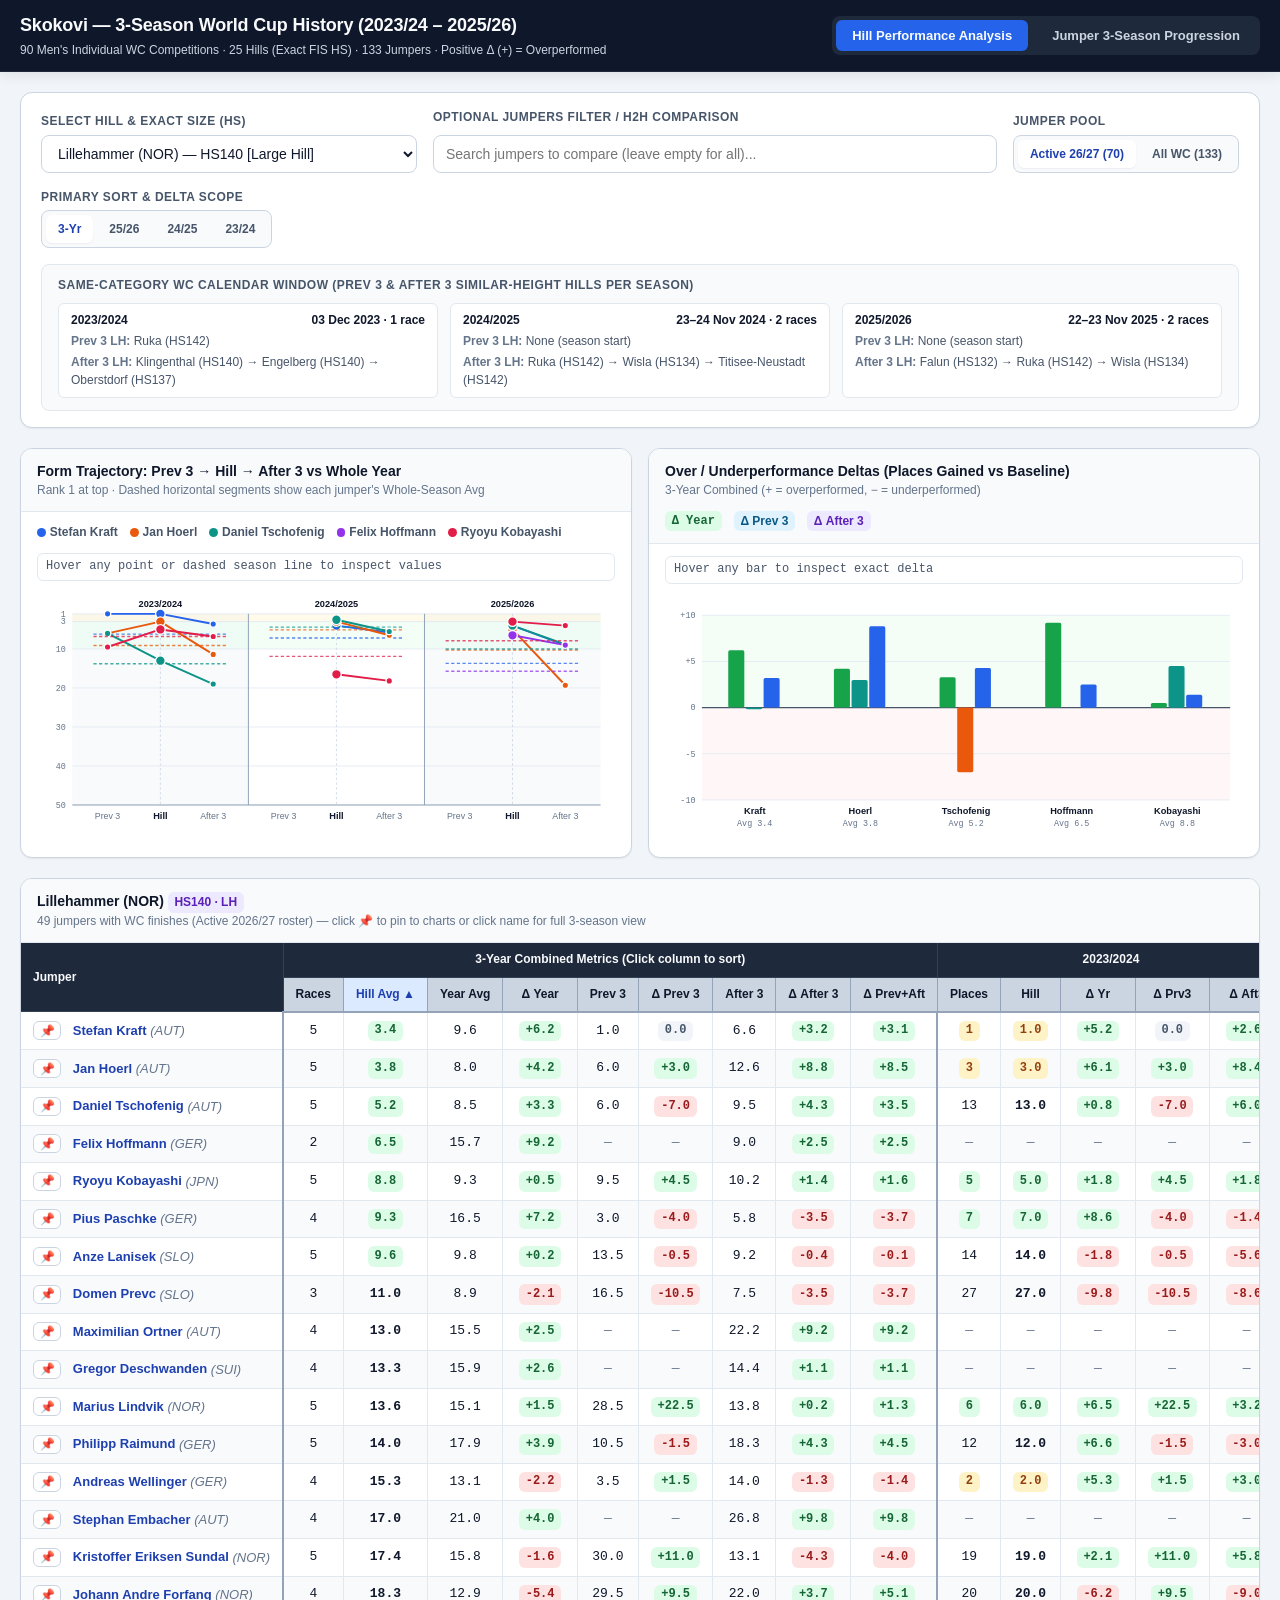
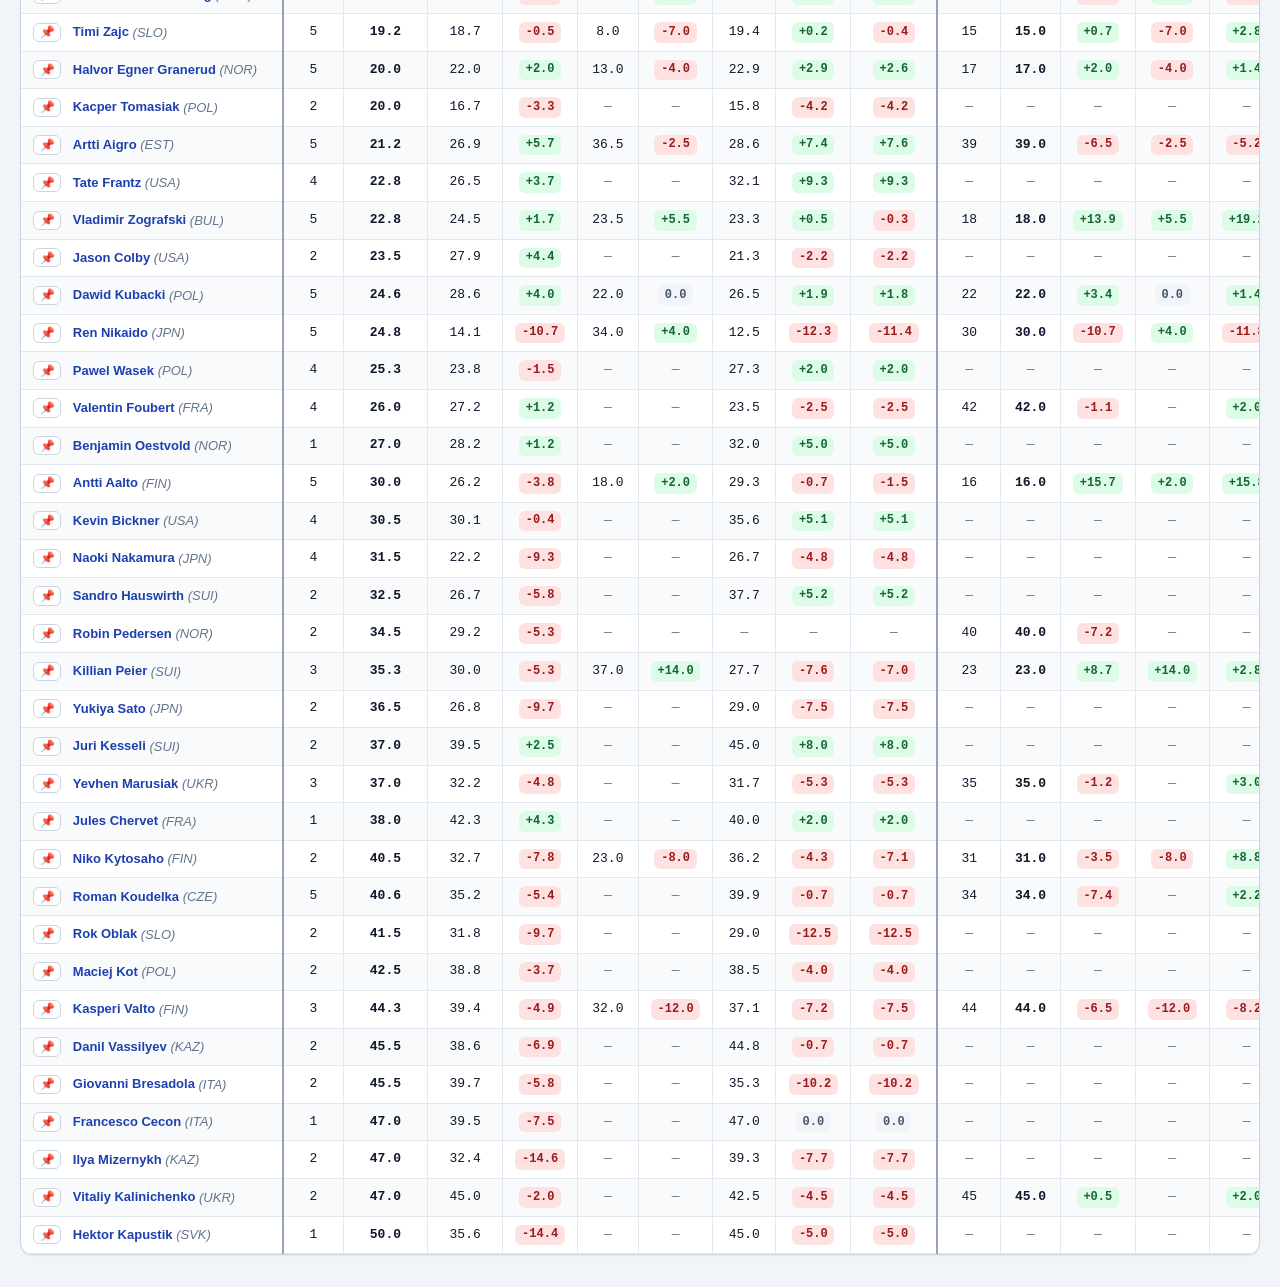
==== index.html @ b6ce76ba "add history data" ====
<!DOCTYPE html>
<html lang="en">
<head>
  <meta charset="UTF-8">
  <meta name="viewport" content="width=device-width, initial-scale=1.0">
  <title>Skokovi — 3-Season FIS World Cup Hill &amp; Jumper Analytics</title>
  <link rel="stylesheet" href="styles/tokens.css">
  <link rel="stylesheet" href="styles/layout.css">
  <link rel="stylesheet" href="styles/components.css">
  <script defer src="js/history-data.js"></script>
  <script defer src="js/metrics.js"></script>
  <script defer src="js/charts.js"></script>
  <script defer src="js/app.js"></script>
</head>
<body>
  <div class="app">
    <header class="topbar">
      <div class="topbar__inner">
        <div class="topbar__brand">
          <h1 class="topbar__title">Skokovi — 3-Season World Cup History (2023/24 – 2025/26)</h1>
          <p class="topbar__subtitle">90 Men's Individual WC Competitions · 25 Hills (Exact FIS HS) · 133 Jumpers · Positive Δ (+) = Overperformed</p>
        </div>
        <nav class="nav-tabs" aria-label="Primary Views">
          <button type="button" id="tab-hill" class="nav-tabs__btn nav-tabs__btn--active">Hill Performance Analysis</button>
          <button type="button" id="tab-jumper" class="nav-tabs__btn">Jumper 3-Season Progression</button>
        </nav>
      </div>
    </header>

    <main class="app__main">
      <!-- VIEW 1: HILL PERFORMANCE ANALYSIS -->
      <section id="view-hill" class="view-section" aria-label="Hill Performance Analysis">
        <div class="filter-panel">
          <div class="filter-panel__row">
            <div class="field-group">
              <label class="field-group__label" for="hill-select">Select Hill &amp; Exact Size (HS)</label>
              <select id="hill-select" class="field-group__select"></select>
            </div>

            <div id="hill-jumper-picker" class="field-group field-group--grow jumper-picker">
              <label class="field-group__label" for="hill-jumper-search">Optional Jumpers Filter / H2H Comparison</label>
              <div class="jumper-picker__controls">
                <input
                  type="search"
                  id="hill-jumper-search"
                  class="field-group__input"
                  placeholder="Search jumpers to compare (leave empty for all)..."
                  autocomplete="off"
                >
                <button type="button" id="clear-jumpers-btn" class="btn-ghost" hidden>Clear Selected</button>
              </div>
              <div id="hill-jumper-dropdown" class="jumper-picker__dropdown jumper-picker__dropdown--hidden"></div>
            </div>

            <div class="field-group">
              <span class="field-group__label">Jumper Pool</span>
              <div class="segmented" role="group" aria-label="Jumper Pool">
                <button type="button" class="segmented__btn segmented__btn--active" data-roster-mode="active">Active 26/27 (70)</button>
                <button type="button" class="segmented__btn" data-roster-mode="all">All WC (133)</button>
              </div>
            </div>

            <div class="field-group">
              <span class="field-group__label">Primary Sort &amp; Delta Scope</span>
              <div class="segmented" role="group" aria-label="Season Focus">
                <button type="button" class="segmented__btn segmented__btn--active" data-hill-scope="overall">3-Yr</button>
                <button type="button" class="segmented__btn" data-hill-scope="2025/2026">25/26</button>
                <button type="button" class="segmented__btn" data-hill-scope="2024/2025">24/25</button>
                <button type="button" class="segmented__btn" data-hill-scope="2023/2024">23/24</button>
              </div>
            </div>
          </div>

          <div id="selected-jumpers-chips" class="chip-bar chip-bar--empty"></div>

          <div class="window-strip">
            <div class="window-strip__title">Same-Category WC Calendar Window (Prev 3 &amp; After 3 Similar-Height Hills per Season)</div>
            <div id="window-strip-seasons" class="window-strip__seasons"></div>
          </div>
        </div>

        <div class="charts-grid">
          <article class="chart-card">
            <div class="chart-card__header">
              <div>
                <h2 class="chart-card__title">Form Trajectory: Prev 3 → Hill → After 3 vs Whole Year</h2>
                <p class="chart-card__subtitle">Rank 1 at top · Dashed horizontal segments show each jumper's Whole-Season Avg</p>
              </div>
            </div>
            <div class="chart-card__body">
              <div id="hill-traj-legend" class="chart-legend"></div>
              <div id="hill-traj-inspector" class="chart-card__inspector"></div>
              <div id="hill-traj-chart"></div>
            </div>
          </article>

          <article class="chart-card">
            <div class="chart-card__header">
              <div>
                <h2 class="chart-card__title">Over / Underperformance Deltas (Places Gained vs Baseline)</h2>
                <p id="hill-delta-scope-label" class="chart-card__subtitle"></p>
              </div>
              <div class="chart-legend">
                <span class="chart-legend__item"><span class="badge badge--pos">Δ Year</span></span>
                <span class="chart-legend__item"><span class="badge badge--cat-normal">Δ Prev 3</span></span>
                <span class="chart-legend__item"><span class="badge badge--cat-large">Δ After 3</span></span>
              </div>
            </div>
            <div class="chart-card__body">
              <div id="hill-delta-inspector" class="chart-card__inspector"></div>
              <div id="hill-delta-chart"></div>
            </div>
          </article>
        </div>

        <article class="table-card">
          <div class="table-card__header">
            <div>
              <h2 id="hill-table-title" class="table-card__title">Hill Leaderboard</h2>
              <p id="hill-table-subtitle" class="table-card__subtitle"></p>
            </div>
          </div>
          <div class="table-scroll">
            <table class="data-table">
              <thead id="hill-table-head"></thead>
              <tbody id="hill-table-body"></tbody>
            </table>
          </div>
        </article>
      </section>

      <!-- VIEW 2: JUMPER 3-SEASON PROGRESSION -->
      <section id="view-jumper" class="view-section view-section--hidden" aria-label="Jumper 3-Season Progression">
        <div class="filter-panel">
          <div class="filter-panel__row">
            <div class="field-group">
              <label class="field-group__label" for="profile-jumper-search">Quick Filter Jumper List</label>
              <input
                type="search"
                id="profile-jumper-search"
                class="field-group__input"
                placeholder="Type jumper name or country (e.g. Prevc, AUT)..."
                autocomplete="off"
              >
            </div>
            <div class="field-group field-group--grow">
              <label class="field-group__label" for="profile-jumper-select">Select Jumper (★ = Active 2026/27 Roster)</label>
              <select id="profile-jumper-select" class="field-group__select"></select>
            </div>
          </div>
        </div>

        <div id="profile-banner" class="profile-banner"></div>

        <div id="jumper-seasons-stack" class="seasons-stack"></div>
      </section>
    </main>
  </div>
</body>
</html>
---- styles/tokens.css ----
:root {
  /* Surfaces & Text */
  --color-bg: #f1f5f9;
  --color-surface: #ffffff;
  --color-surface-subtle: #f8fafc;
  --color-surface-muted: #e2e8f0;
  --color-header-bg: #0f172a;
  --color-header-sub: #1e293b;
  --color-text: #0f172a;
  --color-text-secondary: #475569;
  --color-text-muted: #64748b;
  --color-text-inverse: #f8fafc;

  /* Borders */
  --color-border: #cbd5e1;
  --color-border-subtle: #e2e8f0;
  --color-border-strong: #94a3b8;

  /* Brand & Interactive */
  --color-primary: #2563eb;
  --color-primary-hover: #1d4ed8;
  --color-primary-soft: #dbeafe;
  --color-primary-text: #1e40af;

  /* Semantic Performance Tokens (+ = Overperformed, - = Underperformed) */
  --color-pos-bg: #dcfce7;
  --color-pos-text: #166534;
  --color-pos-strong: #16a34a;
  --color-neg-bg: #fee2e2;
  --color-neg-text: #991b1b;
  --color-neg-strong: #dc2626;
  --color-neutral-bg: #f1f5f9;
  --color-neutral-text: #475569;

  /* Rank Highlights (matching Skokovi Main sheet) */
  --color-podium-bg: #fef3c7;
  --color-podium-text: #92400e;
  --color-podium-stroke: #d97706;
  --color-top10-bg: #dcfce7;
  --color-top10-text: #166534;
  --color-top10-stroke: #16a34a;

  /* Hill Category Tokens */
  --color-cat-normal-bg: #e0f2fe;
  --color-cat-normal-text: #075985;
  --color-cat-large-bg: #ede9fe;
  --color-cat-large-text: #5b21b6;
  --color-cat-flying-bg: #ffedd5;
  --color-cat-flying-text: #9a3412;

  /* Multi-Jumper Chart Series Palette */
  --series-0: #2563eb;
  --series-1: #ea580c;
  --series-2: #0d9488;
  --series-3: #9333ea;
  --series-4: #e11d48;
  --series-5: #4f46e5;
  --series-6: #ca8a04;
  --series-7: #0284c7;

  /* Typography */
  --font-sans: "Inter", -apple-system, BlinkMacSystemFont, "Segoe UI", Roboto, sans-serif;
  --font-mono: "JetBrains Mono", ui-monospace, SFMono-Regular, Menlo, Monaco, Consolas, monospace;
  --text-xs: 0.75rem;
  --text-sm: 0.8125rem;
  --text-base: 0.875rem;
  --text-md: 1rem;
  --text-lg: 1.125rem;
  --text-xl: 1.375rem;

  /* Spacing Scale */
  --space-1: 0.25rem;
  --space-2: 0.5rem;
  --space-3: 0.75rem;
  --space-4: 1rem;
  --space-5: 1.25rem;
  --space-6: 1.5rem;
  --space-8: 2rem;

  /* Radii & Shadows */
  --radius-sm: 0.375rem;
  --radius-md: 0.5rem;
  --radius-lg: 0.75rem;
  --radius-pill: 9999px;
  --shadow-sm: 0 1px 2px rgba(15, 23, 42, 0.06);
  --shadow-md: 0 4px 12px rgba(15, 23, 42, 0.08);
}
---- styles/layout.css ----
*,
*::before,
*::after {
  box-sizing: border-box;
}

body {
  margin: 0;
  font-family: var(--font-sans);
  font-size: var(--text-base);
  line-height: 1.45;
  color: var(--color-text);
  background-color: var(--color-bg);
}

.app {
  min-height: 100vh;
  display: flex;
  flex-direction: column;
  gap: var(--space-5);
}

.topbar {
  background-color: var(--color-header-bg);
  color: var(--color-text-inverse);
  border-bottom: 1px solid var(--color-header-sub);
  position: sticky;
  top: 0;
  z-index: 30;
  box-shadow: var(--shadow-md);
}

.topbar__inner {
  max-width: 1560px;
  margin: 0 auto;
  padding: var(--space-3) var(--space-5);
  display: flex;
  flex-wrap: wrap;
  align-items: center;
  justify-content: space-between;
  gap: var(--space-4);
}

.topbar__brand {
  display: flex;
  flex-direction: column;
  gap: var(--space-1);
}

.topbar__title {
  margin: 0;
  font-size: var(--text-lg);
  font-weight: 700;
  letter-spacing: -0.01em;
}

.topbar__subtitle {
  margin: 0;
  font-size: var(--text-xs);
  color: var(--color-border);
}

.app__main {
  width: 100%;
  max-width: 1560px;
  margin: 0 auto;
  padding: 0 var(--space-5) var(--space-8);
  display: flex;
  flex-direction: column;
  gap: var(--space-5);
}

.view-section {
  display: flex;
  flex-direction: column;
  gap: var(--space-5);
}

.view-section--hidden {
  display: none;
}

.charts-grid {
  display: grid;
  grid-template-columns: repeat(2, minmax(0, 1fr));
  gap: var(--space-4);
}

.seasons-stack {
  display: flex;
  flex-direction: column;
  gap: var(--space-6);
}

.season-panel__body {
  display: flex;
  flex-direction: column;
  gap: var(--space-4);
}

@media (max-width: 1180px) {
  .charts-grid {
    grid-template-columns: minmax(0, 1fr);
  }
}

@media (max-width: 720px) {
  .topbar__inner,
  .app__main {
    padding-left: var(--space-3);
    padding-right: var(--space-3);
  }
}
---- styles/components.css ----
/* Navigation Tabs */
.nav-tabs {
  display: flex;
  align-items: center;
  gap: var(--space-2);
  background-color: var(--color-header-sub);
  padding: var(--space-1);
  border-radius: var(--radius-md);
}

.nav-tabs__btn {
  appearance: none;
  border: 0;
  background: transparent;
  color: var(--color-border);
  font-family: inherit;
  font-size: var(--text-sm);
  font-weight: 600;
  padding: var(--space-2) var(--space-4);
  border-radius: var(--radius-sm);
  cursor: pointer;
  transition: background-color 0.15s ease, color 0.15s ease;
}

.nav-tabs__btn:hover {
  color: var(--color-text-inverse);
}

.nav-tabs__btn--active {
  background-color: var(--color-primary);
  color: var(--color-text-inverse);
}

/* Filter Panel */
.filter-panel {
  background-color: var(--color-surface);
  border: 1px solid var(--color-border);
  border-radius: var(--radius-lg);
  padding: var(--space-4) var(--space-5);
  box-shadow: var(--shadow-sm);
  display: flex;
  flex-direction: column;
  gap: var(--space-4);
}

.filter-panel__row {
  display: flex;
  flex-wrap: wrap;
  align-items: flex-end;
  gap: var(--space-4);
}

.field-group {
  display: flex;
  flex-direction: column;
  gap: var(--space-1);
  min-width: 220px;
}

.field-group--grow {
  flex: 1 1 320px;
}

.field-group__label {
  font-size: var(--text-xs);
  font-weight: 700;
  text-transform: uppercase;
  letter-spacing: 0.04em;
  color: var(--color-text-secondary);
}

.field-group__select,
.field-group__input {
  font-family: inherit;
  font-size: var(--text-base);
  color: var(--color-text);
  background-color: var(--color-surface);
  border: 1px solid var(--color-border);
  border-radius: var(--radius-md);
  padding: var(--space-2) var(--space-3);
  min-height: 2.375rem;
}

.field-group__select:focus,
.field-group__input:focus {
  outline: 2px solid var(--color-primary);
  outline-offset: 1px;
}

/* Segmented Toggle */
.segmented {
  display: inline-flex;
  align-items: center;
  gap: var(--space-1);
  background-color: var(--color-surface-subtle);
  border: 1px solid var(--color-border);
  border-radius: var(--radius-md);
  padding: var(--space-1);
}

.segmented__btn {
  appearance: none;
  border: 0;
  background: transparent;
  color: var(--color-text-secondary);
  font-family: inherit;
  font-size: var(--text-xs);
  font-weight: 600;
  padding: var(--space-1) var(--space-3);
  border-radius: var(--radius-sm);
  cursor: pointer;
  min-height: 1.75rem;
}

.segmented__btn--active {
  background-color: var(--color-surface);
  color: var(--color-primary-text);
  box-shadow: var(--shadow-sm);
}

/* Jumper Multi-Select Picker & Chips */
.jumper-picker {
  position: relative;
  display: flex;
  flex-direction: column;
  gap: var(--space-2);
}

.jumper-picker__controls {
  display: flex;
  align-items: center;
  gap: var(--space-2);
}

.jumper-picker__controls .field-group__input {
  flex: 1 1 auto;
}

.jumper-picker__dropdown {
  position: absolute;
  top: 2.5rem;
  left: 0;
  right: 0;
  max-height: 260px;
  overflow-y: auto;
  background-color: var(--color-surface);
  border: 1px solid var(--color-border-strong);
  border-radius: var(--radius-md);
  box-shadow: var(--shadow-md);
  z-index: 25;
  display: flex;
  flex-direction: column;
}

.jumper-picker__dropdown--hidden {
  display: none;
}

.jumper-picker__option {
  appearance: none;
  border: 0;
  border-bottom: 1px solid var(--color-border-subtle);
  background-color: var(--color-surface);
  color: var(--color-text);
  padding: var(--space-2) var(--space-3);
  font-family: inherit;
  font-size: var(--text-sm);
  text-align: left;
  cursor: pointer;
  display: flex;
  align-items: center;
  justify-content: space-between;
  gap: var(--space-2);
}

.jumper-picker__option:hover {
  background-color: var(--color-surface-subtle);
}

.jumper-picker__option--selected {
  background-color: var(--color-primary-soft);
  color: var(--color-primary-text);
  font-weight: 600;
}

.chip-bar {
  display: flex;
  flex-wrap: wrap;
  align-items: center;
  gap: var(--space-2);
}

.chip-bar--empty {
  display: none;
}

.chip {
  display: inline-flex;
  align-items: center;
  gap: var(--space-2);
  padding: var(--space-1) var(--space-3);
  border-radius: var(--radius-pill);
  background-color: var(--color-primary-soft);
  color: var(--color-primary-text);
  font-size: var(--text-xs);
  font-weight: 600;
  border: 1px solid var(--color-border);
}

.chip__dot {
  width: 0.55rem;
  height: 0.55rem;
  border-radius: var(--radius-pill);
  display: inline-block;
}

.chip__dot--0 { background-color: var(--series-0); }
.chip__dot--1 { background-color: var(--series-1); }
.chip__dot--2 { background-color: var(--series-2); }
.chip__dot--3 { background-color: var(--series-3); }
.chip__dot--4 { background-color: var(--series-4); }
.chip__dot--5 { background-color: var(--series-5); }
.chip__dot--6 { background-color: var(--series-6); }
.chip__dot--7 { background-color: var(--series-7); }

.chip__remove {
  appearance: none;
  border: 0;
  background: transparent;
  color: inherit;
  font-size: var(--text-sm);
  font-weight: 700;
  line-height: 1;
  padding: 0;
  cursor: pointer;
}

.btn-ghost {
  appearance: none;
  border: 1px solid var(--color-border);
  background-color: var(--color-surface-subtle);
  color: var(--color-text-secondary);
  font-family: inherit;
  font-size: var(--text-xs);
  font-weight: 600;
  padding: var(--space-1) var(--space-3);
  border-radius: var(--radius-md);
  cursor: pointer;
  min-height: 2rem;
}

.btn-ghost:hover {
  background-color: var(--color-surface-muted);
  color: var(--color-text);
}

/* Surrounding Calendar Window Strip */
.window-strip {
  background-color: var(--color-surface-subtle);
  border: 1px solid var(--color-border-subtle);
  border-radius: var(--radius-md);
  padding: var(--space-3) var(--space-4);
  display: flex;
  flex-direction: column;
  gap: var(--space-2);
}

.window-strip__title {
  font-size: var(--text-xs);
  font-weight: 700;
  color: var(--color-text-secondary);
  text-transform: uppercase;
  letter-spacing: 0.04em;
}

.window-strip__seasons {
  display: grid;
  grid-template-columns: repeat(3, minmax(0, 1fr));
  gap: var(--space-3);
}

.window-strip__item {
  background-color: var(--color-surface);
  border: 1px solid var(--color-border-subtle);
  border-radius: var(--radius-sm);
  padding: var(--space-2) var(--space-3);
  display: flex;
  flex-direction: column;
  gap: var(--space-1);
  font-size: var(--text-xs);
}

.window-strip__season-head {
  display: flex;
  align-items: center;
  justify-content: space-between;
  gap: var(--space-2);
  font-weight: 700;
  color: var(--color-text);
}

.window-strip__line {
  color: var(--color-text-secondary);
}

.window-strip__line-label {
  font-weight: 600;
  color: var(--color-text-muted);
}

@media (max-width: 980px) {
  .window-strip__seasons {
    grid-template-columns: minmax(0, 1fr);
  }
}

/* Jumper Profile Banner (View 2) */
.profile-banner {
  background-color: var(--color-surface);
  border: 1px solid var(--color-border);
  border-radius: var(--radius-lg);
  padding: var(--space-4) var(--space-5);
  box-shadow: var(--shadow-sm);
  display: flex;
  flex-wrap: wrap;
  align-items: center;
  justify-content: space-between;
  gap: var(--space-4);
}

.profile-banner__identity {
  display: flex;
  flex-direction: column;
  gap: var(--space-1);
}

.profile-banner__name {
  margin: 0;
  font-size: var(--text-xl);
  font-weight: 700;
}

.profile-banner__meta {
  display: flex;
  flex-wrap: wrap;
  align-items: center;
  gap: var(--space-2);
  font-size: var(--text-xs);
  color: var(--color-text-secondary);
}

.profile-banner__stats {
  display: flex;
  flex-wrap: wrap;
  gap: var(--space-3);
}

.stat-pill {
  background-color: var(--color-surface-subtle);
  border: 1px solid var(--color-border-subtle);
  border-radius: var(--radius-md);
  padding: var(--space-2) var(--space-4);
  display: flex;
  flex-direction: column;
  gap: var(--space-1);
  min-width: 130px;
}

.stat-pill__label {
  font-size: var(--text-xs);
  color: var(--color-text-muted);
  font-weight: 600;
}

.stat-pill__value {
  font-size: var(--text-md);
  font-weight: 700;
  font-family: var(--font-mono);
  color: var(--color-text);
}

/* Cards & Panels */
.chart-card,
.table-card,
.season-panel {
  background-color: var(--color-surface);
  border: 1px solid var(--color-border);
  border-radius: var(--radius-lg);
  box-shadow: var(--shadow-sm);
  overflow: hidden;
  display: flex;
  flex-direction: column;
}

.chart-card__header,
.table-card__header,
.season-panel__header {
  padding: var(--space-3) var(--space-4);
  border-bottom: 1px solid var(--color-border-subtle);
  background-color: var(--color-surface-subtle);
  display: flex;
  flex-wrap: wrap;
  align-items: center;
  justify-content: space-between;
  gap: var(--space-3);
}

.season-panel__header {
  background-color: var(--color-header-sub);
  color: var(--color-text-inverse);
}

.chart-card__title,
.table-card__title,
.season-panel__title {
  margin: 0;
  font-size: var(--text-base);
  font-weight: 700;
}

.chart-card__subtitle,
.table-card__subtitle {
  margin: 0;
  font-size: var(--text-xs);
  color: var(--color-text-muted);
}

.season-panel__meta {
  display: flex;
  align-items: center;
  gap: var(--space-3);
  font-size: var(--text-xs);
  color: var(--color-border);
}

.chart-card__inspector {
  font-size: var(--text-xs);
  font-family: var(--font-mono);
  color: var(--color-text-secondary);
  background-color: var(--color-surface);
  border: 1px solid var(--color-border-subtle);
  border-radius: var(--radius-sm);
  padding: var(--space-1) var(--space-2);
  min-height: 1.625rem;
  display: flex;
  align-items: center;
  gap: var(--space-2);
}

.chart-card__body {
  padding: var(--space-3) var(--space-4);
  display: flex;
  flex-direction: column;
  gap: var(--space-3);
}

.chart-legend {
  display: flex;
  flex-wrap: wrap;
  align-items: center;
  gap: var(--space-3);
  font-size: var(--text-xs);
  color: var(--color-text-secondary);
}

.chart-legend__item {
  display: inline-flex;
  align-items: center;
  gap: var(--space-1);
  font-weight: 600;
}

/* SVG Chart BEM Rules */
.svg-chart {
  width: 100%;
  height: auto;
  display: block;
  overflow: visible;
}

.svg-chart__zone-bg--even {
  fill: #f8fafc;
}

.svg-chart__zone-bg--odd {
  fill: #ffffff;
}

.svg-chart__band--podium {
  fill: #fef3c7;
  fill-opacity: 0.4;
}

.svg-chart__band--top10 {
  fill: #dcfce7;
  fill-opacity: 0.35;
}

.svg-chart__band--pos {
  fill: #dcfce7;
  fill-opacity: 0.32;
}

.svg-chart__band--neg {
  fill: #fee2e2;
  fill-opacity: 0.28;
}

.svg-chart__grid {
  stroke: #e2e8f0;
  stroke-width: 1;
}

.svg-chart__axis {
  stroke: #94a3b8;
  stroke-width: 1.25;
}

.svg-chart__zero-line {
  stroke: #475569;
  stroke-width: 1.5;
}

.svg-chart__season-ref {
  stroke: #64748b;
  stroke-width: 1.5;
  stroke-dasharray: 5 4;
}

.svg-chart__hill-guide {
  stroke: #cbd5e1;
  stroke-width: 1;
  stroke-dasharray: 3 3;
}

.svg-chart__label {
  fill: #64748b;
  font-size: 11px;
  font-family: var(--font-sans);
}

.svg-chart__label--strong {
  fill: #0f172a;
  font-weight: 700;
  font-size: 11.5px;
}

.svg-chart__label--mono {
  font-family: var(--font-mono);
  font-size: 10.5px;
}

.svg-chart__line {
  fill: none;
  stroke-width: 2.4;
  stroke-linecap: round;
  stroke-linejoin: round;
}

.svg-chart__year-tick {
  fill: none;
  stroke-width: 1.75;
  stroke-dasharray: 4 3;
  opacity: 0.75;
}

.svg-chart__line--0, .svg-chart__year-tick--0 { stroke: var(--series-0); }
.svg-chart__line--1, .svg-chart__year-tick--1 { stroke: var(--series-1); }
.svg-chart__line--2, .svg-chart__year-tick--2 { stroke: var(--series-2); }
.svg-chart__line--3, .svg-chart__year-tick--3 { stroke: var(--series-3); }
.svg-chart__line--4, .svg-chart__year-tick--4 { stroke: var(--series-4); }
.svg-chart__line--5, .svg-chart__year-tick--5 { stroke: var(--series-5); }
.svg-chart__line--6, .svg-chart__year-tick--6 { stroke: var(--series-6); }
.svg-chart__line--7, .svg-chart__year-tick--7 { stroke: var(--series-7); }

.svg-chart__dot {
  stroke: #ffffff;
  stroke-width: 1.6;
  cursor: pointer;
  transition: r 0.12s ease;
}

.svg-chart__dot--0 { fill: var(--series-0); }
.svg-chart__dot--1 { fill: var(--series-1); }
.svg-chart__dot--2 { fill: var(--series-2); }
.svg-chart__dot--3 { fill: var(--series-3); }
.svg-chart__dot--4 { fill: var(--series-4); }
.svg-chart__dot--5 { fill: var(--series-5); }
.svg-chart__dot--6 { fill: var(--series-6); }
.svg-chart__dot--7 { fill: var(--series-7); }

.svg-chart__dot--podium {
  fill: #f59e0b;
  stroke: #78350f;
  stroke-width: 1.75;
}

.svg-chart__dot--top10 {
  fill: #16a34a;
  stroke: #14532d;
  stroke-width: 1.6;
}

.svg-chart__dot--standard {
  fill: #2563eb;
  stroke: #ffffff;
  stroke-width: 1.5;
}

.svg-chart__dot--outside30 {
  fill: #94a3b8;
  stroke: #ffffff;
  stroke-width: 1.4;
}

.svg-chart__bar {
  cursor: pointer;
  transition: opacity 0.12s ease;
}

.svg-chart__bar:hover {
  opacity: 0.82;
}

.svg-chart__bar--year-pos { fill: #16a34a; }
.svg-chart__bar--year-neg { fill: #dc2626; }
.svg-chart__bar--prev-pos { fill: #0d9488; }
.svg-chart__bar--prev-neg { fill: #ea580c; }
.svg-chart__bar--after-pos { fill: #2563eb; }
.svg-chart__bar--after-neg { fill: #9333ea; }

/* Data Tables */
.table-scroll {
  width: 100%;
  overflow-x: auto;
}

.data-table {
  width: 100%;
  border-collapse: collapse;
  font-size: var(--text-sm);
  white-space: nowrap;
}

.data-table__th {
  background-color: var(--color-header-sub);
  color: var(--color-text-inverse);
  font-weight: 600;
  font-size: var(--text-xs);
  padding: var(--space-2) var(--space-3);
  text-align: center;
  border-right: 1px solid #334155;
  border-bottom: 1px solid #334155;
  user-select: none;
}

.data-table__th--left {
  text-align: left;
}

.data-table__th--sub {
  background-color: #cbd5e1;
  color: var(--color-text);
  font-weight: 700;
  border-right: 1px solid var(--color-border-strong);
  border-bottom: 2px solid var(--color-border-strong);
}

.data-table__th--sortable {
  cursor: pointer;
}

.data-table__th--sortable:hover {
  background-color: #94a3b8;
  color: var(--color-text);
}

.data-table__th--sorted {
  background-color: var(--color-primary-soft);
  color: var(--color-primary-text);
}

.data-table__row:nth-child(even) {
  background-color: var(--color-surface-subtle);
}

.data-table__row:hover {
  background-color: #eef2ff;
}

.data-table__row--selected {
  background-color: #eff6ff;
}

.data-table__row--skipped {
  color: var(--color-text-muted);
  background-color: #f8fafc;
}

.data-table__td {
  padding: var(--space-2) var(--space-3);
  border-bottom: 1px solid var(--color-border-subtle);
  border-right: 1px solid var(--color-border-subtle);
  text-align: center;
  font-family: var(--font-mono);
}

.data-table__td--left {
  text-align: left;
  font-family: var(--font-sans);
}

.data-table__td--divider {
  border-right: 2px solid var(--color-border-strong);
}

.data-table__td--bold {
  font-weight: 700;
}

.table-link {
  appearance: none;
  border: 0;
  background: transparent;
  padding: 0;
  color: var(--color-primary-text);
  font-family: inherit;
  font-size: inherit;
  font-weight: 600;
  cursor: pointer;
  text-align: left;
}

.table-link:hover {
  text-decoration: underline;
}

.row-pin {
  appearance: none;
  border: 1px solid var(--color-border);
  background-color: var(--color-surface);
  color: var(--color-text-muted);
  border-radius: var(--radius-sm);
  font-size: var(--text-xs);
  padding: 0.1rem 0.35rem;
  cursor: pointer;
  margin-right: var(--space-2);
}

.row-pin--active {
  background-color: var(--color-primary);
  border-color: var(--color-primary);
  color: var(--color-text-inverse);
}

/* Badges */
.badge {
  display: inline-flex;
  align-items: center;
  justify-content: center;
  padding: 0.1rem 0.42rem;
  border-radius: var(--radius-sm);
  font-size: var(--text-xs);
  font-weight: 700;
  font-family: var(--font-mono);
}

.badge--pos {
  background-color: var(--color-pos-bg);
  color: var(--color-pos-text);
}

.badge--neg {
  background-color: var(--color-neg-bg);
  color: var(--color-neg-text);
}

.badge--neutral {
  background-color: var(--color-neutral-bg);
  color: var(--color-neutral-text);
}

.badge--podium {
  background-color: var(--color-podium-bg);
  color: var(--color-podium-text);
}

.badge--top10 {
  background-color: var(--color-top10-bg);
  color: var(--color-top10-text);
}

.badge--cat-normal {
  background-color: var(--color-cat-normal-bg);
  color: var(--color-cat-normal-text);
  font-family: var(--font-sans);
}

.badge--cat-large {
  background-color: var(--color-cat-large-bg);
  color: var(--color-cat-large-text);
  font-family: var(--font-sans);
}

.badge--cat-flying {
  background-color: var(--color-cat-flying-bg);
  color: var(--color-cat-flying-text);
  font-family: var(--font-sans);
}

.ranks-list {
  display: inline-flex;
  align-items: center;
  gap: var(--space-1);
}

.muted-dash {
  color: var(--color-text-muted);
  font-style: italic;
}

.empty-state {
  padding: var(--space-6);
  text-align: center;
  color: var(--color-text-muted);
  font-size: var(--text-sm);
}
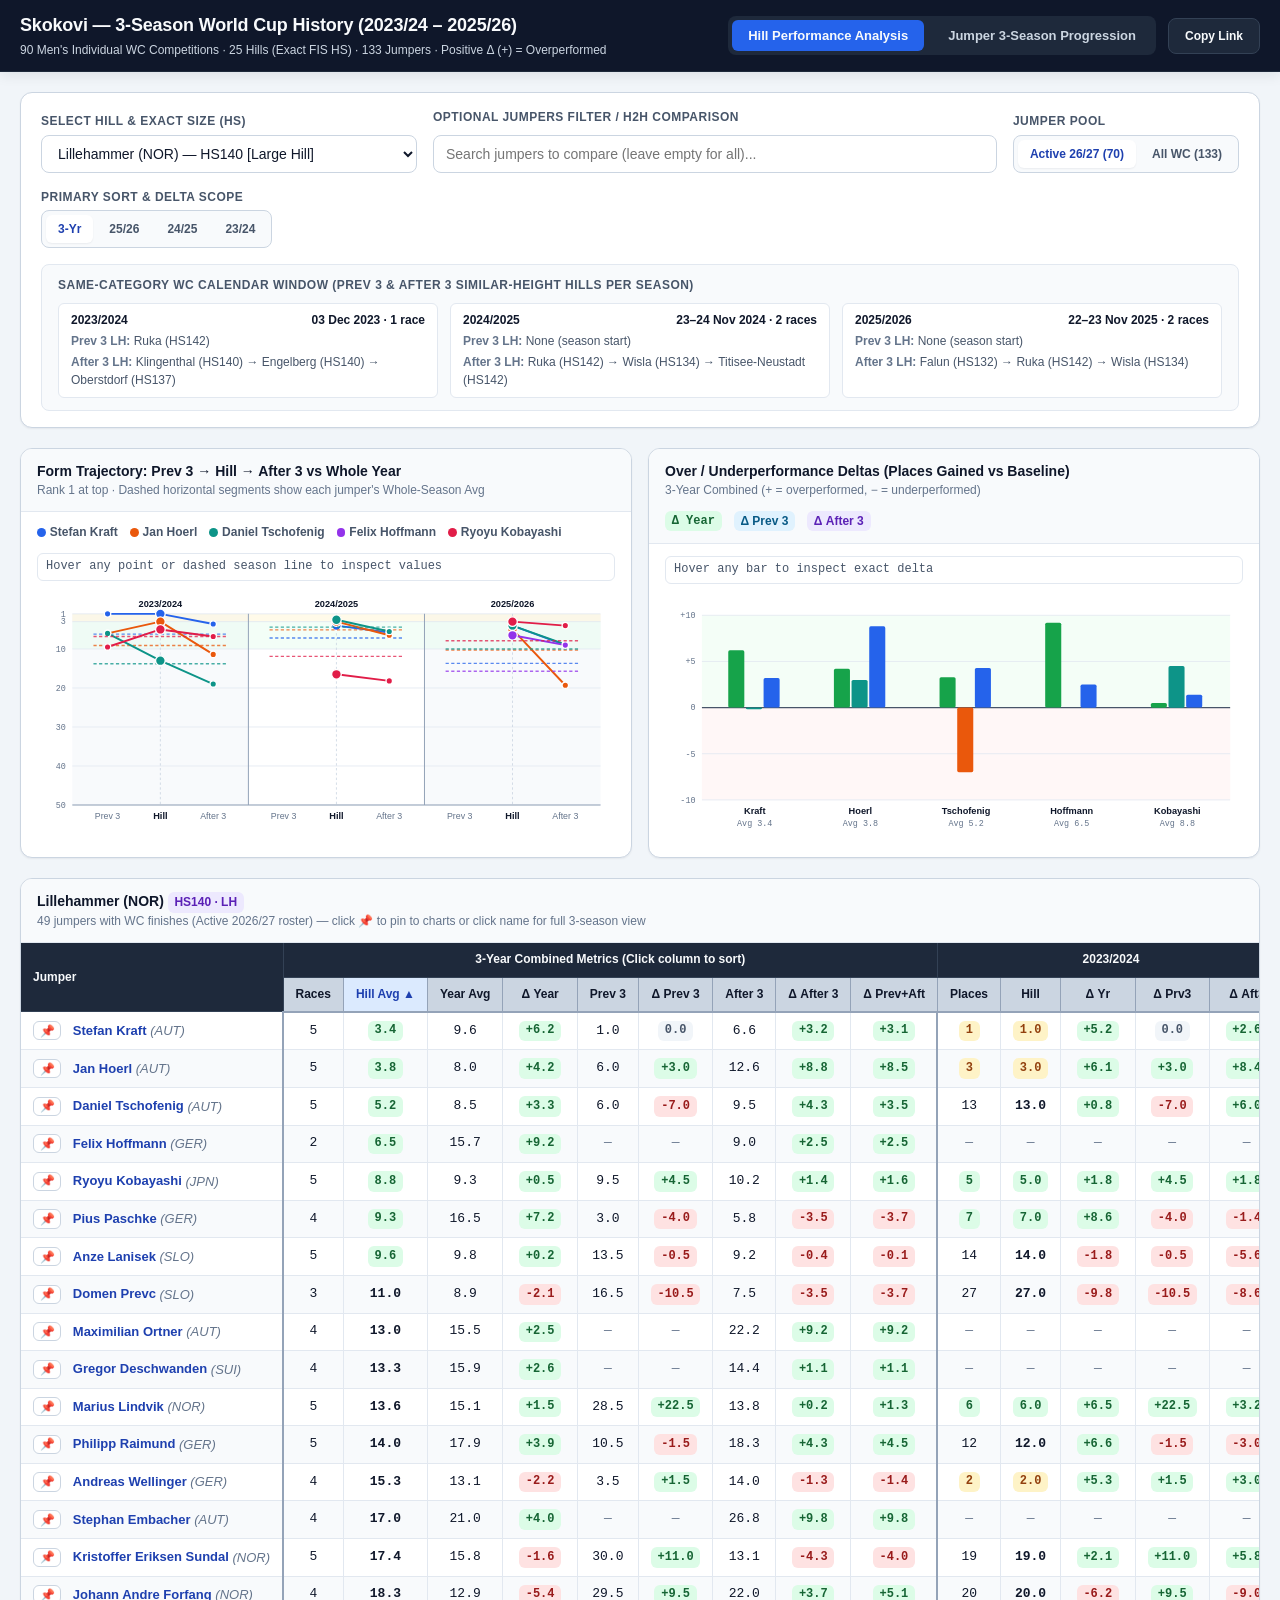
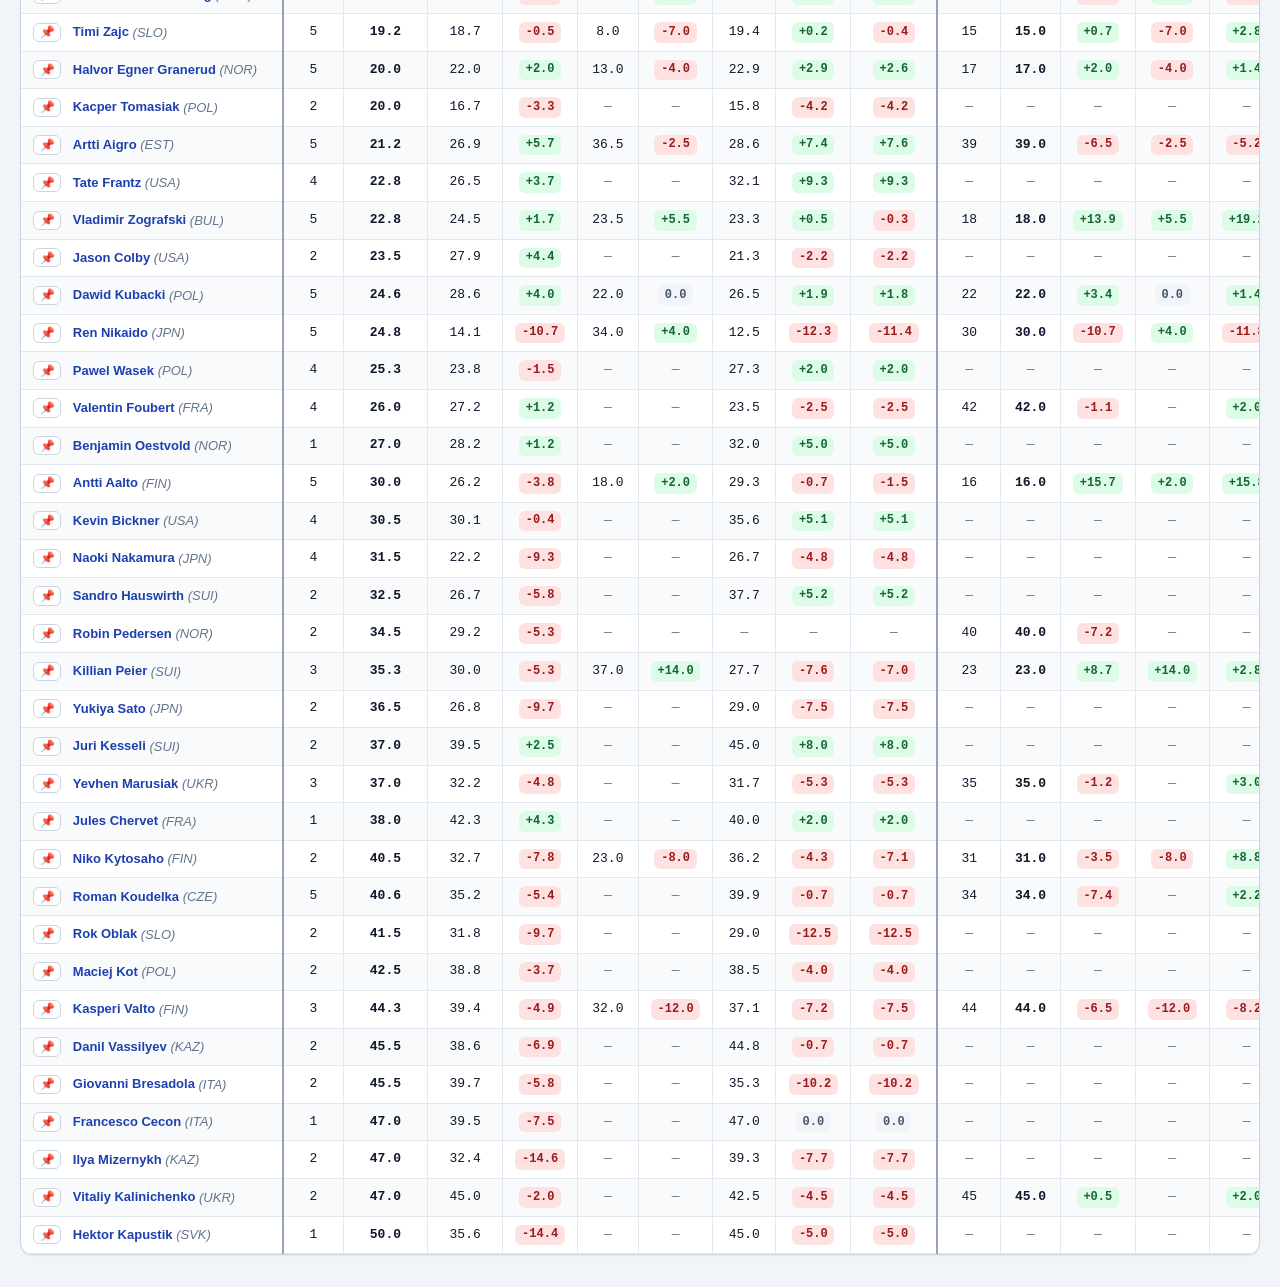
==== commit 63c5d721: "add parameter support" ====
--- a/index.html
+++ b/index.html
@@ -20,10 +20,13 @@
           <h1 class="topbar__title">Skokovi — 3-Season World Cup History (2023/24 – 2025/26)</h1>
           <p class="topbar__subtitle">90 Men's Individual WC Competitions · 25 Hills (Exact FIS HS) · 133 Jumpers · Positive Δ (+) = Overperformed</p>
         </div>
-        <nav class="nav-tabs" aria-label="Primary Views">
-          <button type="button" id="tab-hill" class="nav-tabs__btn nav-tabs__btn--active">Hill Performance Analysis</button>
-          <button type="button" id="tab-jumper" class="nav-tabs__btn">Jumper 3-Season Progression</button>
-        </nav>
+        <div class="topbar__actions">
+          <nav class="nav-tabs" aria-label="Primary Views">
+            <button type="button" id="tab-hill" class="nav-tabs__btn nav-tabs__btn--active">Hill Performance Analysis</button>
+            <button type="button" id="tab-jumper" class="nav-tabs__btn">Jumper 3-Season Progression</button>
+          </nav>
+          <button type="button" id="copy-link-btn" class="share-btn" title="Copy shareable URL with current filters">Copy Link</button>
+        </div>
       </div>
     </header>
 
--- a/styles/components.css
+++ b/styles/components.css
@@ -1,4 +1,11 @@
-/* Navigation Tabs */
+/* Navigation Tabs & Share Action */
+.topbar__actions {
+  display: flex;
+  flex-wrap: wrap;
+  align-items: center;
+  gap: var(--space-3);
+}
+
 .nav-tabs {
   display: flex;
   align-items: center;
@@ -6,6 +13,33 @@
   background-color: var(--color-header-sub);
   padding: var(--space-1);
   border-radius: var(--radius-md);
+}
+
+.share-btn {
+  appearance: none;
+  border: 1px solid #334155;
+  background-color: var(--color-header-sub);
+  color: var(--color-text-inverse);
+  font-family: inherit;
+  font-size: var(--text-xs);
+  font-weight: 600;
+  padding: var(--space-2) var(--space-3);
+  border-radius: var(--radius-md);
+  cursor: pointer;
+  min-height: 2.25rem;
+  min-width: 5.75rem;
+  transition: background-color 0.15s ease, border-color 0.15s ease;
+}
+
+.share-btn:hover {
+  background-color: #334155;
+  border-color: var(--color-border-strong);
+}
+
+.share-btn--copied {
+  background-color: var(--color-pos-strong);
+  border-color: var(--color-pos-strong);
+  color: var(--color-text-inverse);
 }
 
 .nav-tabs__btn {
